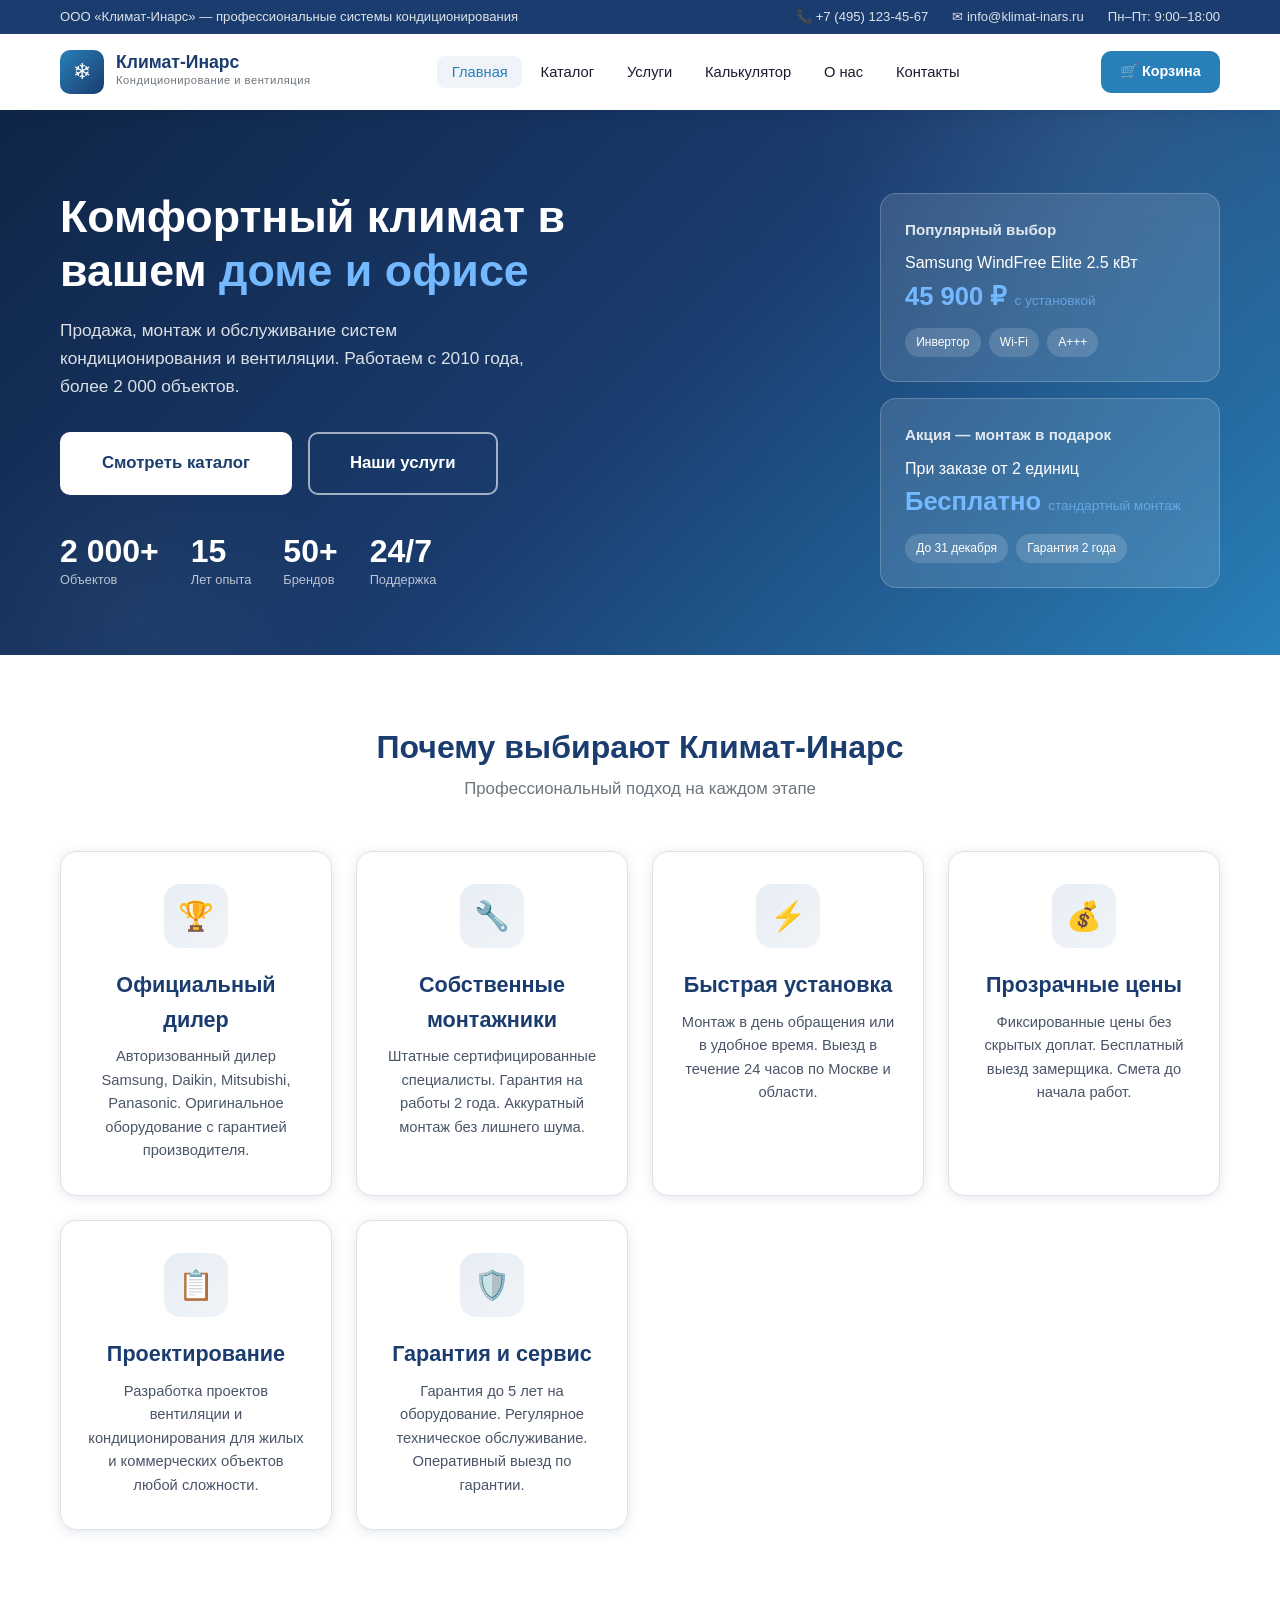
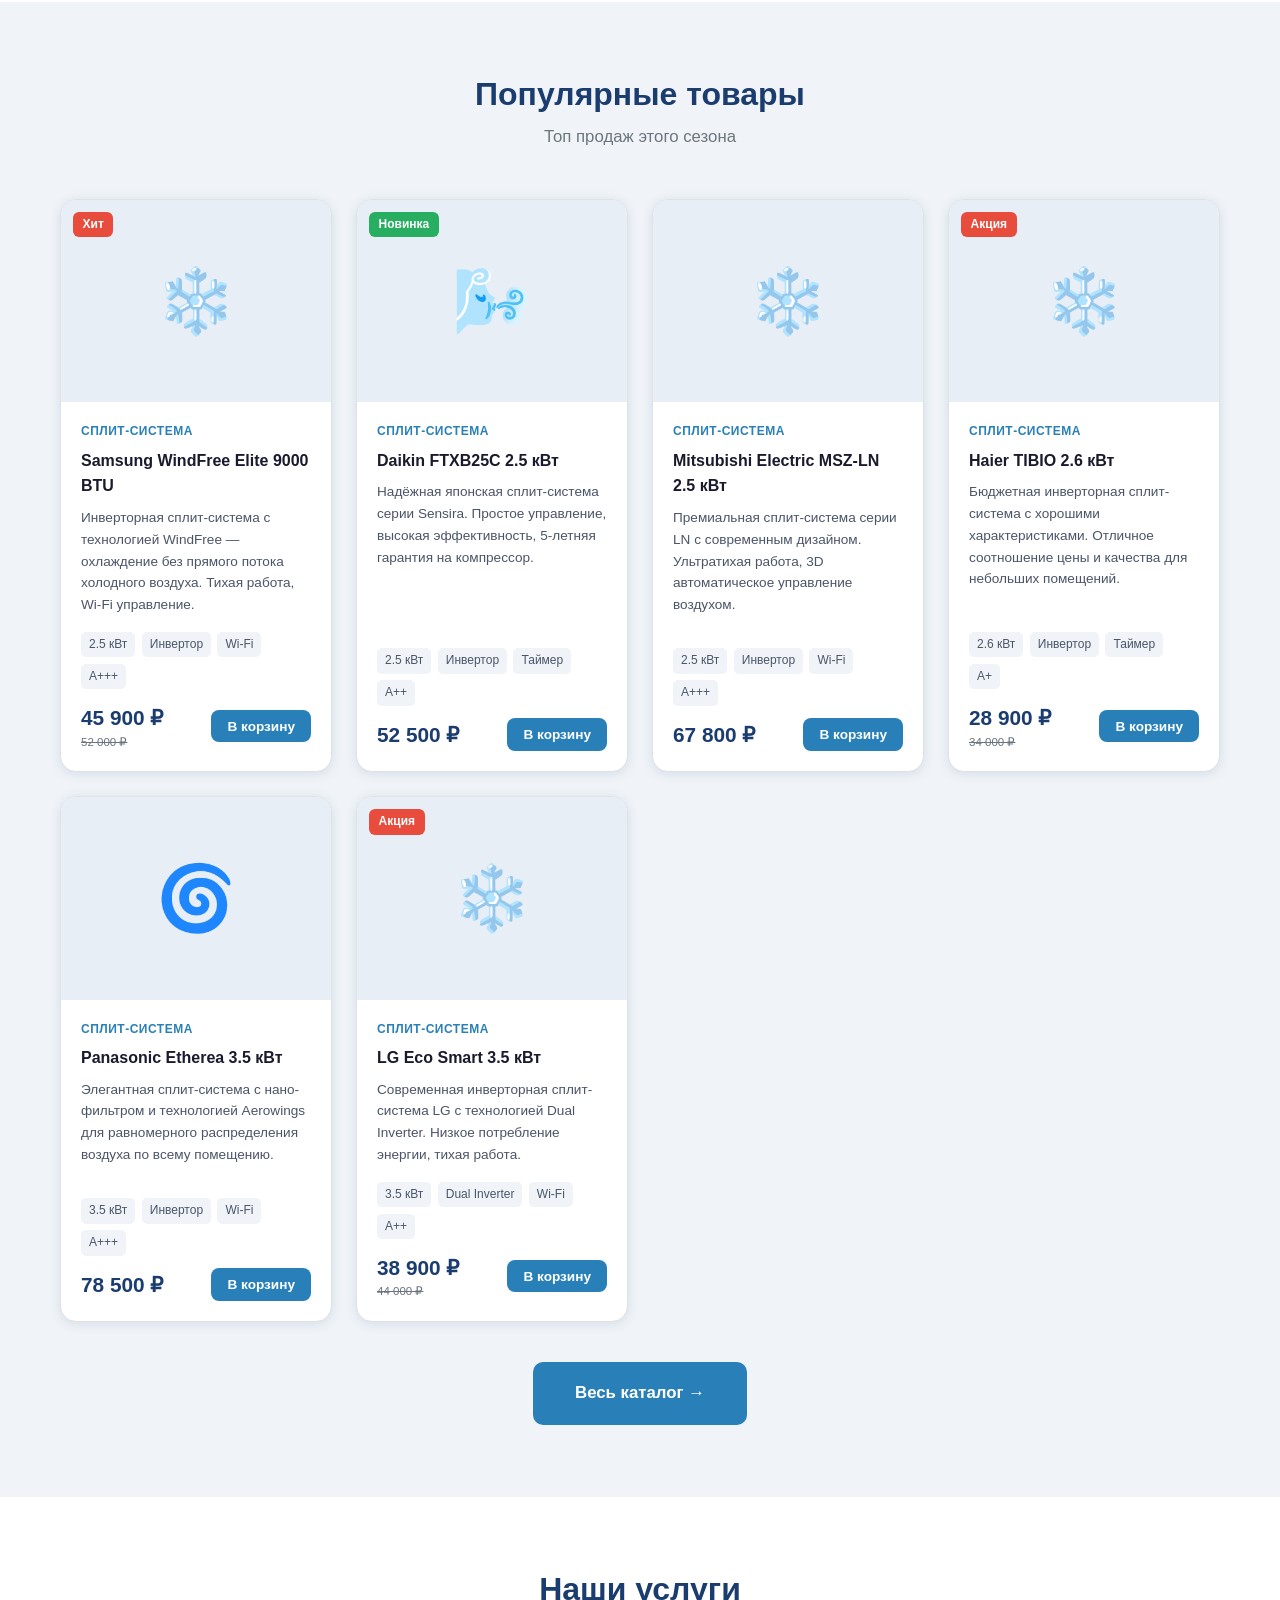
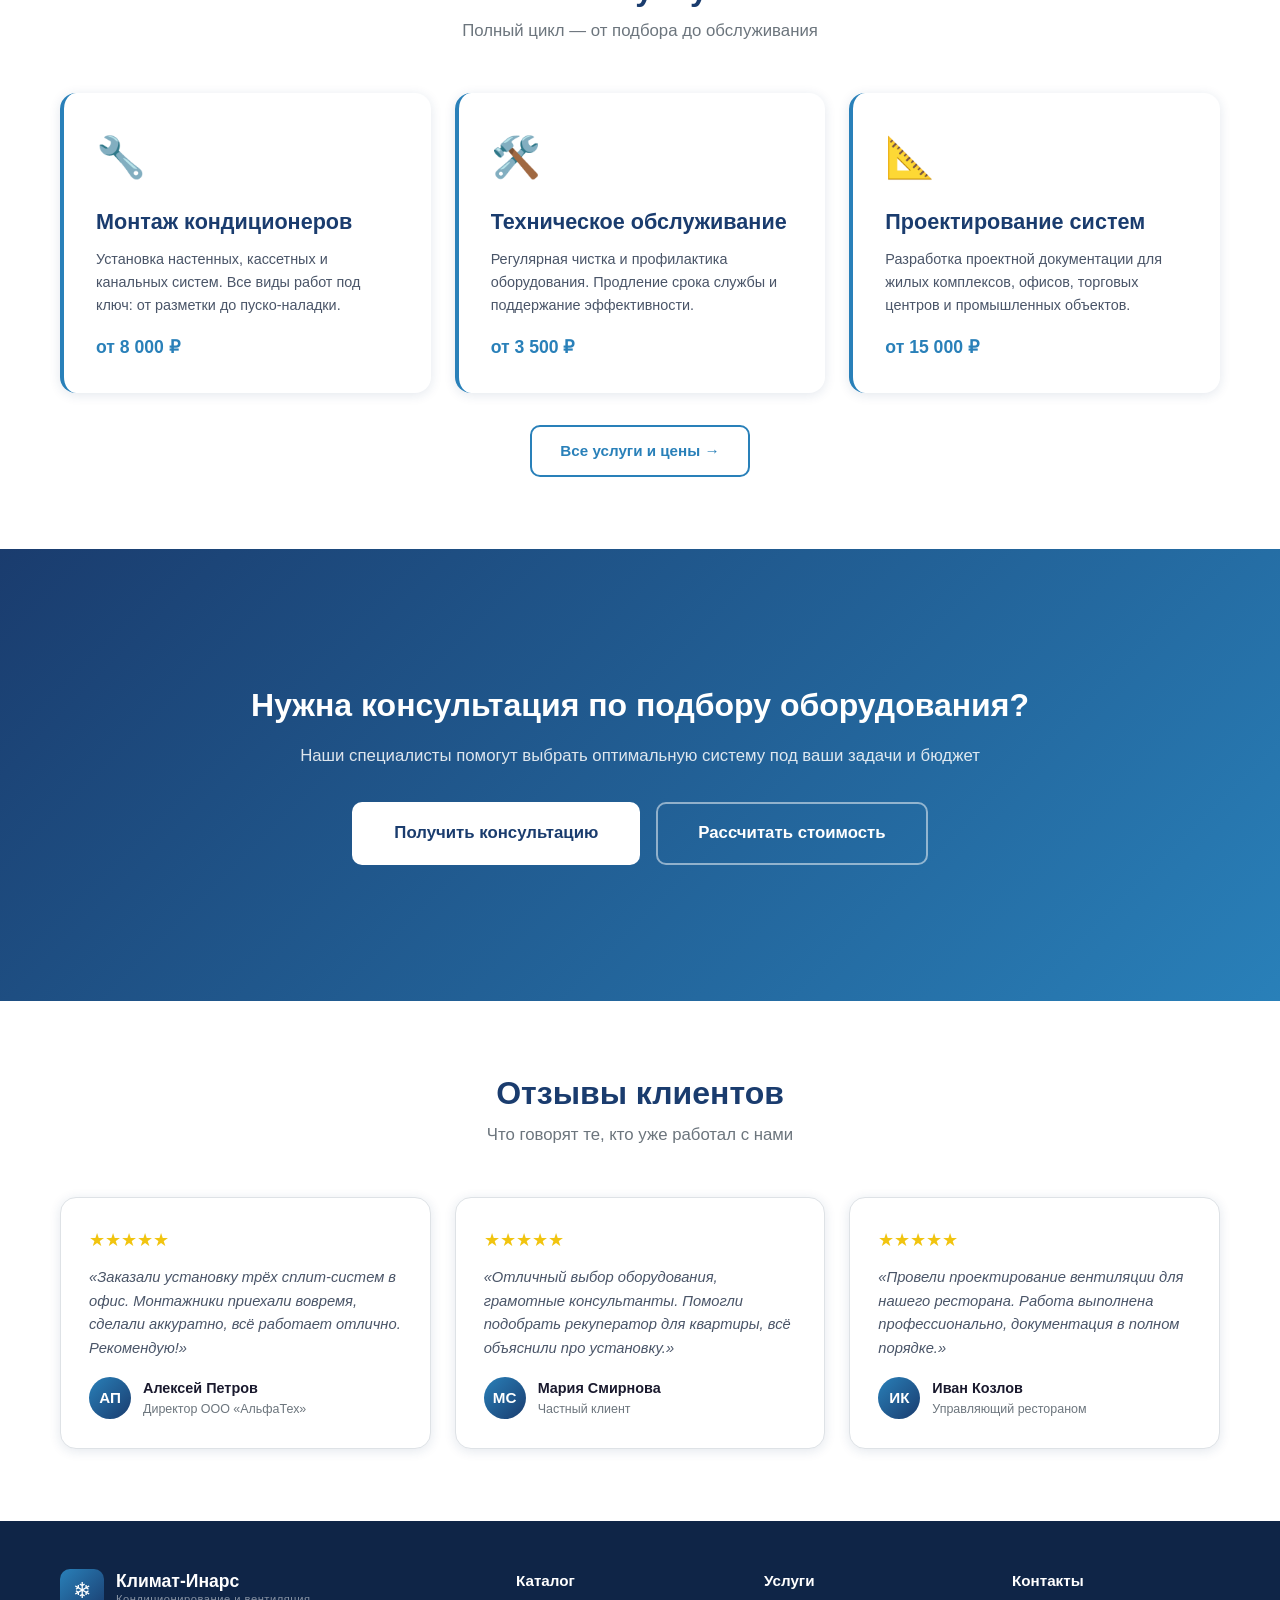
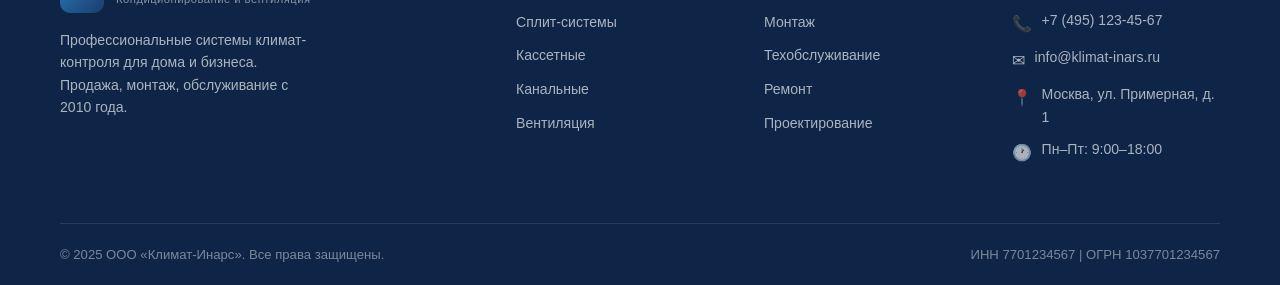
==== index.html @ 951269cb "Add multi-page website for Klimat-Inars LLC Full-featured air conditioning & ventilation company web" ====
<!DOCTYPE html>
<html lang="ru">
<head>
  <meta charset="UTF-8">
  <meta name="viewport" content="width=device-width, initial-scale=1.0">
  <title>Климат-Инарс — Кондиционирование и вентиляция</title>
  <meta name="description" content="ООО Климат-Инарс — продажа и установка систем кондиционирования и вентиляции. Широкий каталог, профессиональный монтаж, гарантия.">
  <link rel="stylesheet" href="css/style.css">
</head>
<body>

<!-- HEADER -->
<header class="header">
  <div class="header-top">
    <div class="container">
      <div>ООО «Климат-Инарс» — профессиональные системы кондиционирования</div>
      <div class="header-top-contacts">
        <a href="tel:+74951234567">📞 +7 (495) 123-45-67</a>
        <a href="mailto:info@klimat-inars.ru">✉ info@klimat-inars.ru</a>
        <span>Пн–Пт: 9:00–18:00</span>
      </div>
    </div>
  </div>
  <div class="header-main">
    <div class="container">
      <a href="index.html" class="logo">
        <div class="logo-icon">❄</div>
        <div class="logo-text">
          <span class="logo-name">Климат-Инарс</span>
          <span class="logo-tagline">Кондиционирование и вентиляция</span>
        </div>
      </a>
      <nav class="nav">
        <ul>
          <li><a href="index.html">Главная</a></li>
          <li><a href="catalog.html">Каталог</a></li>
          <li><a href="services.html">Услуги</a></li>
          <li><a href="calculator.html">Калькулятор</a></li>
          <li><a href="about.html">О нас</a></li>
          <li><a href="contacts.html">Контакты</a></li>
        </ul>
      </nav>
      <div class="header-actions">
        <a href="cart.html" class="cart-btn">
          🛒 Корзина
          <span class="cart-count hidden">0</span>
        </a>
        <button class="burger" id="burgerBtn" aria-label="Меню">
          <span></span><span></span><span></span>
        </button>
      </div>
    </div>
  </div>
</header>

<!-- MOBILE NAV -->
<nav class="mobile-nav" id="mobileNav">
  <button class="mobile-nav-close" id="mobileNavClose">✕</button>
  <ul>
    <li><a href="index.html">🏠 Главная</a></li>
    <li><a href="catalog.html">📦 Каталог</a></li>
    <li><a href="services.html">🔧 Услуги</a></li>
    <li><a href="calculator.html">🧮 Калькулятор</a></li>
    <li><a href="about.html">ℹ О нас</a></li>
    <li><a href="contacts.html">📍 Контакты</a></li>
    <li><a href="cart.html">🛒 Корзина</a></li>
  </ul>
</nav>

<!-- HERO -->
<section class="hero">
  <div class="container">
    <div class="hero-content">
      <div class="hero-text">
        <h1>Комфортный климат в вашем <span>доме и офисе</span></h1>
        <p>Продажа, монтаж и обслуживание систем кондиционирования и вентиляции. Работаем с 2010 года, более 2 000 объектов.</p>
        <div class="hero-actions">
          <a href="catalog.html" class="btn btn-white btn-lg">Смотреть каталог</a>
          <a href="services.html" class="btn btn-outline btn-lg" style="border-color:rgba(255,255,255,0.6);color:#fff">Наши услуги</a>
        </div>
        <div class="hero-stats">
          <div class="stat"><div class="stat-num">2 000+</div><div class="stat-label">Объектов</div></div>
          <div class="stat"><div class="stat-num">15</div><div class="stat-label">Лет опыта</div></div>
          <div class="stat"><div class="stat-num">50+</div><div class="stat-label">Брендов</div></div>
          <div class="stat"><div class="stat-num">24/7</div><div class="stat-label">Поддержка</div></div>
        </div>
      </div>
      <div class="hero-visual">
        <div class="hero-card">
          <h4>Популярный выбор</h4>
          <div>Samsung WindFree Elite 2.5 кВт</div>
          <div class="price">45 900 ₽ <span>с установкой</span></div>
          <div class="hero-card-features">
            <span class="feature-tag">Инвертор</span>
            <span class="feature-tag">Wi-Fi</span>
            <span class="feature-tag">A+++</span>
          </div>
        </div>
        <div class="hero-card">
          <h4>Акция — монтаж в подарок</h4>
          <div>При заказе от 2 единиц</div>
          <div class="price">Бесплатно <span>стандартный монтаж</span></div>
          <div class="hero-card-features">
            <span class="feature-tag">До 31 декабря</span>
            <span class="feature-tag">Гарантия 2 года</span>
          </div>
        </div>
      </div>
    </div>
  </div>
</section>

<!-- FEATURES -->
<section class="section">
  <div class="container">
    <h2 class="section-title">Почему выбирают Климат-Инарс</h2>
    <p class="section-sub">Профессиональный подход на каждом этапе</p>
    <div class="features-grid">
      <div class="feature-card">
        <div class="feature-icon">🏆</div>
        <h3>Официальный дилер</h3>
        <p>Авторизованный дилер Samsung, Daikin, Mitsubishi, Panasonic. Оригинальное оборудование с гарантией производителя.</p>
      </div>
      <div class="feature-card">
        <div class="feature-icon">🔧</div>
        <h3>Собственные монтажники</h3>
        <p>Штатные сертифицированные специалисты. Гарантия на работы 2 года. Аккуратный монтаж без лишнего шума.</p>
      </div>
      <div class="feature-card">
        <div class="feature-icon">⚡</div>
        <h3>Быстрая установка</h3>
        <p>Монтаж в день обращения или в удобное время. Выезд в течение 24 часов по Москве и области.</p>
      </div>
      <div class="feature-card">
        <div class="feature-icon">💰</div>
        <h3>Прозрачные цены</h3>
        <p>Фиксированные цены без скрытых доплат. Бесплатный выезд замерщика. Смета до начала работ.</p>
      </div>
      <div class="feature-card">
        <div class="feature-icon">📋</div>
        <h3>Проектирование</h3>
        <p>Разработка проектов вентиляции и кондиционирования для жилых и коммерческих объектов любой сложности.</p>
      </div>
      <div class="feature-card">
        <div class="feature-icon">🛡️</div>
        <h3>Гарантия и сервис</h3>
        <p>Гарантия до 5 лет на оборудование. Регулярное техническое обслуживание. Оперативный выезд по гарантии.</p>
      </div>
    </div>
  </div>
</section>

<!-- FEATURED PRODUCTS -->
<section class="section section-light">
  <div class="container">
    <h2 class="section-title">Популярные товары</h2>
    <p class="section-sub">Топ продаж этого сезона</p>
    <div class="products-grid" id="featuredProducts"></div>
    <div style="text-align:center;margin-top:2.5rem">
      <a href="catalog.html" class="btn btn-primary btn-lg">Весь каталог →</a>
    </div>
  </div>
</section>

<!-- SERVICES PREVIEW -->
<section class="section">
  <div class="container">
    <h2 class="section-title">Наши услуги</h2>
    <p class="section-sub">Полный цикл — от подбора до обслуживания</p>
    <div class="services-list">
      <div class="service-item">
        <div class="service-item-icon">🔧</div>
        <h3>Монтаж кондиционеров</h3>
        <p>Установка настенных, кассетных и канальных систем. Все виды работ под ключ: от разметки до пуско-наладки.</p>
        <div class="service-price">от 8 000 ₽</div>
      </div>
      <div class="service-item">
        <div class="service-item-icon">🛠️</div>
        <h3>Техническое обслуживание</h3>
        <p>Регулярная чистка и профилактика оборудования. Продление срока службы и поддержание эффективности.</p>
        <div class="service-price">от 3 500 ₽</div>
      </div>
      <div class="service-item">
        <div class="service-item-icon">📐</div>
        <h3>Проектирование систем</h3>
        <p>Разработка проектной документации для жилых комплексов, офисов, торговых центров и промышленных объектов.</p>
        <div class="service-price">от 15 000 ₽</div>
      </div>
    </div>
    <div style="text-align:center;margin-top:2rem">
      <a href="services.html" class="btn btn-outline">Все услуги и цены →</a>
    </div>
  </div>
</section>

<!-- CTA -->
<section class="section section-blue">
  <div class="container">
    <div class="cta-banner">
      <h2>Нужна консультация по подбору оборудования?</h2>
      <p>Наши специалисты помогут выбрать оптимальную систему под ваши задачи и бюджет</p>
      <div style="display:flex;gap:1rem;justify-content:center;flex-wrap:wrap">
        <a href="contacts.html" class="btn btn-white btn-lg">Получить консультацию</a>
        <a href="calculator.html" class="btn btn-outline btn-lg" style="border-color:rgba(255,255,255,0.5);color:#fff">Рассчитать стоимость</a>
      </div>
    </div>
  </div>
</section>

<!-- TESTIMONIALS -->
<section class="section">
  <div class="container">
    <h2 class="section-title">Отзывы клиентов</h2>
    <p class="section-sub">Что говорят те, кто уже работал с нами</p>
    <div class="testimonials-grid">
      <div class="testimonial-card">
        <div class="testimonial-stars">★★★★★</div>
        <p class="testimonial-text">«Заказали установку трёх сплит-систем в офис. Монтажники приехали вовремя, сделали аккуратно, всё работает отлично. Рекомендую!»</p>
        <div class="testimonial-author">
          <div class="testimonial-avatar">АП</div>
          <div>
            <div class="testimonial-name">Алексей Петров</div>
            <div class="testimonial-role">Директор ООО «АльфаТех»</div>
          </div>
        </div>
      </div>
      <div class="testimonial-card">
        <div class="testimonial-stars">★★★★★</div>
        <p class="testimonial-text">«Отличный выбор оборудования, грамотные консультанты. Помогли подобрать рекуператор для квартиры, всё объяснили про установку.»</p>
        <div class="testimonial-author">
          <div class="testimonial-avatar">МС</div>
          <div>
            <div class="testimonial-name">Мария Смирнова</div>
            <div class="testimonial-role">Частный клиент</div>
          </div>
        </div>
      </div>
      <div class="testimonial-card">
        <div class="testimonial-stars">★★★★★</div>
        <p class="testimonial-text">«Провели проектирование вентиляции для нашего ресторана. Работа выполнена профессионально, документация в полном порядке.»</p>
        <div class="testimonial-author">
          <div class="testimonial-avatar">ИК</div>
          <div>
            <div class="testimonial-name">Иван Козлов</div>
            <div class="testimonial-role">Управляющий рестораном</div>
          </div>
        </div>
      </div>
    </div>
  </div>
</section>

<!-- FOOTER -->
<footer class="footer">
  <div class="footer-main">
    <div class="container">
      <div class="footer-grid">
        <div class="footer-brand">
          <a href="index.html" class="logo">
            <div class="logo-icon">❄</div>
            <div class="logo-text">
              <span class="logo-name">Климат-Инарс</span>
              <span class="logo-tagline">Кондиционирование и вентиляция</span>
            </div>
          </a>
          <p>Профессиональные системы климат-контроля для дома и бизнеса. Продажа, монтаж, обслуживание с 2010 года.</p>
        </div>
        <div class="footer-col">
          <h4>Каталог</h4>
          <ul>
            <li><a href="catalog.html?cat=split">Сплит-системы</a></li>
            <li><a href="catalog.html?cat=cassette">Кассетные</a></li>
            <li><a href="catalog.html?cat=duct">Канальные</a></li>
            <li><a href="catalog.html?cat=ventilation">Вентиляция</a></li>
          </ul>
        </div>
        <div class="footer-col">
          <h4>Услуги</h4>
          <ul>
            <li><a href="services.html">Монтаж</a></li>
            <li><a href="services.html">Техобслуживание</a></li>
            <li><a href="services.html">Ремонт</a></li>
            <li><a href="services.html">Проектирование</a></li>
          </ul>
        </div>
        <div class="footer-col">
          <h4>Контакты</h4>
          <div class="footer-contact-item"><span class="icon">📞</span><span>+7 (495) 123-45-67</span></div>
          <div class="footer-contact-item"><span class="icon">✉</span><span>info@klimat-inars.ru</span></div>
          <div class="footer-contact-item"><span class="icon">📍</span><span>Москва, ул. Примерная, д. 1</span></div>
          <div class="footer-contact-item"><span class="icon">🕐</span><span>Пн–Пт: 9:00–18:00</span></div>
        </div>
      </div>
    </div>
  </div>
  <div class="container">
    <div class="footer-bottom">
      <span>© 2025 ООО «Климат-Инарс». Все права защищены.</span>
      <span>ИНН 7701234567 | ОГРН 1037701234567</span>
    </div>
  </div>
</footer>

<script src="js/data.js"></script>
<script src="js/main.js"></script>
<script>
  document.addEventListener('DOMContentLoaded', () => {
    const container = document.getElementById('featuredProducts');
    const featured = PRODUCTS.filter(p => ['hot','new'].includes(p.badgeType) || [1,3,5,12,13].includes(p.id)).slice(0, 6);
    container.innerHTML = featured.map(p => renderProductCard(p)).join('');
    attachCartButtons(container);
  });
</script>
</body>
</html>
---- css/style.css ----
/* ===== RESET & BASE ===== */
*, *::before, *::after { box-sizing: border-box; margin: 0; padding: 0; }

:root {
  --primary: #1a3c6e;
  --primary-dark: #0f2547;
  --accent: #2980b9;
  --accent-light: #3498db;
  --accent-hover: #1f6fa8;
  --white: #ffffff;
  --light: #f0f4f8;
  --light-2: #e8eef5;
  --gray: #6c757d;
  --gray-light: #dee2e6;
  --text: #1a1a2e;
  --text-light: #4a5568;
  --shadow: 0 2px 12px rgba(26,60,110,0.12);
  --shadow-lg: 0 8px 32px rgba(26,60,110,0.18);
  --radius: 10px;
  --radius-lg: 16px;
  --transition: 0.25s ease;
}

html { scroll-behavior: smooth; }
body { font-family: 'Segoe UI', Arial, sans-serif; color: var(--text); background: var(--white); line-height: 1.6; }
a { text-decoration: none; color: inherit; }
ul { list-style: none; }
img { max-width: 100%; display: block; }
button { cursor: pointer; border: none; background: none; font-family: inherit; }

/* ===== TYPOGRAPHY ===== */
h1 { font-size: clamp(1.8rem, 4vw, 2.8rem); font-weight: 700; line-height: 1.2; }
h2 { font-size: clamp(1.4rem, 3vw, 2rem); font-weight: 700; line-height: 1.3; }
h3 { font-size: clamp(1.1rem, 2vw, 1.35rem); font-weight: 600; }
h4 { font-size: 1rem; font-weight: 600; }

.section-title { text-align: center; margin-bottom: 0.5rem; color: var(--primary); }
.section-sub  { text-align: center; color: var(--gray); margin-bottom: 3rem; font-size: 1.05rem; }

/* ===== BUTTONS ===== */
.btn {
  display: inline-flex; align-items: center; gap: 0.5rem;
  padding: 0.75rem 1.75rem; border-radius: var(--radius);
  font-size: 0.95rem; font-weight: 600; transition: var(--transition);
  cursor: pointer; border: 2px solid transparent;
}
.btn-primary { background: var(--accent); color: var(--white); }
.btn-primary:hover { background: var(--accent-hover); transform: translateY(-1px); box-shadow: 0 4px 16px rgba(41,128,185,0.35); }
.btn-outline { background: transparent; color: var(--accent); border-color: var(--accent); }
.btn-outline:hover { background: var(--accent); color: var(--white); transform: translateY(-1px); }
.btn-white { background: var(--white); color: var(--primary); }
.btn-white:hover { background: var(--light); transform: translateY(-1px); }
.btn-lg { padding: 1rem 2.5rem; font-size: 1.05rem; }
.btn-sm { padding: 0.5rem 1rem; font-size: 0.85rem; }

/* ===== HEADER ===== */
.header {
  position: sticky; top: 0; z-index: 1000;
  background: var(--white); box-shadow: 0 2px 16px rgba(0,0,0,0.08);
}
.header-top {
  background: var(--primary);
  padding: 0.4rem 0;
}
.header-top .container {
  display: flex; justify-content: space-between; align-items: center;
  font-size: 0.82rem; color: rgba(255,255,255,0.85);
}
.header-top a { color: rgba(255,255,255,0.85); transition: color var(--transition); }
.header-top a:hover { color: var(--white); }
.header-top-contacts { display: flex; gap: 1.5rem; align-items: center; }
.header-main { padding: 1rem 0; }
.header-main .container { display: flex; align-items: center; gap: 2rem; justify-content: space-between; }

.logo { display: flex; align-items: center; gap: 0.75rem; }
.logo-icon {
  width: 44px; height: 44px; background: linear-gradient(135deg, var(--accent), var(--primary));
  border-radius: 10px; display: flex; align-items: center; justify-content: center;
  color: var(--white); font-size: 1.4rem; flex-shrink: 0;
}
.logo-text { display: flex; flex-direction: column; }
.logo-name { font-size: 1.1rem; font-weight: 700; color: var(--primary); line-height: 1.1; }
.logo-tagline { font-size: 0.7rem; color: var(--gray); letter-spacing: 0.5px; }

.nav ul { display: flex; gap: 0.25rem; }
.nav a {
  padding: 0.5rem 0.9rem; border-radius: 8px; font-size: 0.92rem; font-weight: 500;
  color: var(--text); transition: var(--transition);
}
.nav a:hover, .nav a.active { background: var(--light); color: var(--accent); }

.header-actions { display: flex; align-items: center; gap: 0.75rem; }
.cart-btn {
  position: relative; display: flex; align-items: center; gap: 0.5rem;
  padding: 0.6rem 1.2rem; background: var(--accent); color: var(--white);
  border-radius: var(--radius); font-size: 0.9rem; font-weight: 600;
  transition: var(--transition);
}
.cart-btn:hover { background: var(--accent-hover); transform: translateY(-1px); }
.cart-count {
  background: #e74c3c; color: var(--white); border-radius: 50%;
  width: 20px; height: 20px; font-size: 0.72rem; font-weight: 700;
  display: flex; align-items: center; justify-content: center;
  position: absolute; top: -6px; right: -6px;
}
.cart-count.hidden { display: none; }

.burger {
  display: none; flex-direction: column; gap: 5px; padding: 6px;
  width: 38px; height: 38px; justify-content: center;
}
.burger span {
  display: block; height: 2px; background: var(--primary);
  border-radius: 2px; transition: var(--transition);
}

/* ===== CONTAINER ===== */
.container { max-width: 1200px; margin: 0 auto; padding: 0 1.25rem; }

/* ===== HERO ===== */
.hero {
  background: linear-gradient(135deg, var(--primary-dark) 0%, var(--primary) 50%, var(--accent) 100%);
  padding: 5rem 0 4rem; position: relative; overflow: hidden;
}
.hero::before {
  content: ''; position: absolute; top: -50%; right: -10%;
  width: 600px; height: 600px;
  background: radial-gradient(circle, rgba(255,255,255,0.06) 0%, transparent 70%);
  border-radius: 50%;
}
.hero::after {
  content: ''; position: absolute; bottom: -30%; left: -5%;
  width: 400px; height: 400px;
  background: radial-gradient(circle, rgba(255,255,255,0.04) 0%, transparent 70%);
  border-radius: 50%;
}
.hero-content { position: relative; z-index: 1; display: grid; grid-template-columns: 1fr 1fr; gap: 3rem; align-items: center; }
.hero-text h1 { color: var(--white); margin-bottom: 1.25rem; }
.hero-text h1 span { color: #74b9ff; }
.hero-text p { color: rgba(255,255,255,0.85); font-size: 1.08rem; margin-bottom: 2rem; max-width: 480px; }
.hero-actions { display: flex; gap: 1rem; flex-wrap: wrap; }
.hero-stats { display: flex; gap: 2rem; margin-top: 2.5rem; }
.stat { text-align: left; }
.stat-num { font-size: 2rem; font-weight: 800; color: var(--white); line-height: 1; }
.stat-label { font-size: 0.8rem; color: rgba(255,255,255,0.7); margin-top: 0.2rem; }
.hero-visual {
  display: flex; flex-direction: column; gap: 1rem; align-items: flex-end;
}
.hero-card {
  background: rgba(255,255,255,0.12); backdrop-filter: blur(12px);
  border: 1px solid rgba(255,255,255,0.2); border-radius: var(--radius-lg);
  padding: 1.5rem; color: var(--white); width: 100%; max-width: 340px;
}
.hero-card h4 { margin-bottom: 0.5rem; font-size: 0.95rem; opacity: 0.85; }
.hero-card .price { font-size: 1.6rem; font-weight: 800; color: #74b9ff; }
.hero-card .price span { font-size: 0.85rem; font-weight: 400; opacity: 0.7; }
.hero-card-features { display: flex; gap: 0.5rem; margin-top: 0.75rem; flex-wrap: wrap; }
.feature-tag {
  background: rgba(255,255,255,0.15); padding: 0.3rem 0.7rem;
  border-radius: 20px; font-size: 0.75rem;
}

/* ===== SECTION ===== */
.section { padding: 4.5rem 0; }
.section-light { background: var(--light); }
.section-blue { background: linear-gradient(135deg, var(--primary) 0%, var(--accent) 100%); }

/* ===== FEATURES ===== */
.features-grid { display: grid; grid-template-columns: repeat(auto-fit, minmax(220px, 1fr)); gap: 1.5rem; }
.feature-card {
  background: var(--white); border-radius: var(--radius-lg); padding: 2rem 1.5rem;
  text-align: center; box-shadow: var(--shadow); transition: var(--transition);
  border: 1px solid var(--gray-light);
}
.feature-card:hover { transform: translateY(-4px); box-shadow: var(--shadow-lg); border-color: var(--accent-light); }
.feature-icon {
  width: 64px; height: 64px; margin: 0 auto 1.25rem;
  background: linear-gradient(135deg, var(--light-2), var(--light));
  border-radius: 16px; display: flex; align-items: center; justify-content: center;
  font-size: 1.8rem;
}
.feature-card h3 { margin-bottom: 0.5rem; color: var(--primary); }
.feature-card p { color: var(--text-light); font-size: 0.92rem; }

/* ===== PRODUCTS (catalog preview) ===== */
.products-grid { display: grid; grid-template-columns: repeat(auto-fill, minmax(260px, 1fr)); gap: 1.5rem; }
.product-card {
  background: var(--white); border-radius: var(--radius-lg); overflow: hidden;
  box-shadow: var(--shadow); border: 1px solid var(--gray-light);
  transition: var(--transition); display: flex; flex-direction: column;
}
.product-card:hover { transform: translateY(-4px); box-shadow: var(--shadow-lg); border-color: var(--accent-light); }
.product-img {
  aspect-ratio: 4/3; background: var(--light-2);
  display: flex; align-items: center; justify-content: center;
  font-size: 4rem; position: relative; overflow: hidden;
}
.product-badge {
  position: absolute; top: 0.75rem; left: 0.75rem;
  background: var(--accent); color: var(--white);
  padding: 0.2rem 0.6rem; border-radius: 6px; font-size: 0.75rem; font-weight: 600;
}
.product-badge.new { background: #27ae60; }
.product-badge.hot { background: #e74c3c; }
.product-body { padding: 1.25rem; flex: 1; display: flex; flex-direction: column; }
.product-category { font-size: 0.75rem; color: var(--accent); font-weight: 600; text-transform: uppercase; letter-spacing: 0.5px; margin-bottom: 0.4rem; }
.product-body h3 { font-size: 1rem; margin-bottom: 0.5rem; color: var(--text); }
.product-body p { font-size: 0.85rem; color: var(--text-light); flex: 1; margin-bottom: 1rem; }
.product-specs { display: flex; flex-wrap: wrap; gap: 0.4rem; margin-bottom: 0.75rem; }
.spec-tag {
  background: var(--light); color: var(--text-light); padding: 0.2rem 0.5rem;
  border-radius: 5px; font-size: 0.75rem;
}
.product-footer { display: flex; align-items: center; justify-content: space-between; gap: 0.5rem; }
.product-price { font-size: 1.3rem; font-weight: 800; color: var(--primary); }
.product-price-sub { font-size: 0.72rem; color: var(--gray); margin-top: -2px; }
.add-to-cart-btn {
  background: var(--accent); color: var(--white); border-radius: 8px;
  padding: 0.55rem 1rem; font-size: 0.85rem; font-weight: 600;
  transition: var(--transition); white-space: nowrap;
}
.add-to-cart-btn:hover { background: var(--accent-hover); transform: scale(1.04); }
.add-to-cart-btn.in-cart { background: #27ae60; }

/* ===== SERVICES LIST ===== */
.services-list { display: grid; grid-template-columns: repeat(auto-fit, minmax(300px, 1fr)); gap: 1.5rem; }
.service-item {
  background: var(--white); border-radius: var(--radius-lg); padding: 2rem;
  box-shadow: var(--shadow); border-left: 4px solid var(--accent);
  transition: var(--transition);
}
.service-item:hover { transform: translateY(-3px); box-shadow: var(--shadow-lg); }
.service-item-icon { font-size: 2.5rem; margin-bottom: 1rem; }
.service-item h3 { color: var(--primary); margin-bottom: 0.5rem; }
.service-item p { color: var(--text-light); font-size: 0.9rem; margin-bottom: 1rem; }
.service-price { font-weight: 700; color: var(--accent); font-size: 1.1rem; }

/* ===== CTA BANNER ===== */
.cta-banner {
  text-align: center; padding: 4rem 2rem;
}
.cta-banner h2 { color: var(--white); margin-bottom: 1rem; }
.cta-banner p { color: rgba(255,255,255,0.85); margin-bottom: 2rem; font-size: 1.05rem; }

/* ===== TESTIMONIALS ===== */
.testimonials-grid { display: grid; grid-template-columns: repeat(auto-fit, minmax(280px, 1fr)); gap: 1.5rem; }
.testimonial-card {
  background: var(--white); border-radius: var(--radius-lg); padding: 1.75rem;
  box-shadow: var(--shadow); border: 1px solid var(--gray-light);
}
.testimonial-stars { color: #f1c40f; font-size: 1.1rem; margin-bottom: 0.75rem; }
.testimonial-text { color: var(--text-light); font-size: 0.92rem; margin-bottom: 1rem; font-style: italic; }
.testimonial-author { display: flex; align-items: center; gap: 0.75rem; }
.testimonial-avatar {
  width: 42px; height: 42px; border-radius: 50%;
  background: linear-gradient(135deg, var(--accent), var(--primary));
  display: flex; align-items: center; justify-content: center;
  color: var(--white); font-weight: 700; font-size: 0.95rem; flex-shrink: 0;
}
.testimonial-name { font-weight: 600; font-size: 0.9rem; }
.testimonial-role { font-size: 0.78rem; color: var(--gray); }

/* ===== FOOTER ===== */
.footer { background: var(--primary-dark); color: rgba(255,255,255,0.8); }
.footer-main { padding: 3rem 0; }
.footer-grid { display: grid; grid-template-columns: 2fr 1fr 1fr 1fr; gap: 2.5rem; }
.footer-brand .logo-name { color: var(--white); }
.footer-brand .logo-tagline { color: rgba(255,255,255,0.5); }
.footer-brand p { margin-top: 1rem; font-size: 0.88rem; color: rgba(255,255,255,0.65); max-width: 260px; }
.footer-col h4 { color: var(--white); margin-bottom: 1rem; font-size: 0.95rem; }
.footer-col ul { display: flex; flex-direction: column; gap: 0.5rem; }
.footer-col a { font-size: 0.88rem; color: rgba(255,255,255,0.65); transition: color var(--transition); }
.footer-col a:hover { color: var(--white); }
.footer-contact-item { display: flex; gap: 0.6rem; align-items: flex-start; margin-bottom: 0.6rem; }
.footer-contact-item .icon { font-size: 1rem; margin-top: 2px; flex-shrink: 0; }
.footer-contact-item span { font-size: 0.88rem; color: rgba(255,255,255,0.65); }
.footer-bottom {
  border-top: 1px solid rgba(255,255,255,0.1); padding: 1.25rem 0;
  display: flex; justify-content: space-between; align-items: center;
  font-size: 0.82rem; color: rgba(255,255,255,0.45);
}

/* ===== BREADCRUMB ===== */
.breadcrumb {
  background: var(--light); padding: 0.75rem 0;
  font-size: 0.85rem; color: var(--gray);
}
.breadcrumb a { color: var(--accent); }
.breadcrumb span { margin: 0 0.4rem; }

/* ===== PAGE HERO ===== */
.page-hero {
  background: linear-gradient(135deg, var(--primary-dark), var(--primary));
  padding: 3rem 0; text-align: center; color: var(--white);
}
.page-hero h1 { margin-bottom: 0.5rem; }
.page-hero p { color: rgba(255,255,255,0.8); font-size: 1.05rem; }

/* ===== CART ICON PULSE ===== */
@keyframes pulse {
  0% { transform: scale(1); }
  50% { transform: scale(1.15); }
  100% { transform: scale(1); }
}
.cart-btn.pulse { animation: pulse 0.3s ease; }

/* ===== TOAST ===== */
.toast {
  position: fixed; bottom: 2rem; right: 2rem; z-index: 9999;
  background: #27ae60; color: var(--white); padding: 0.85rem 1.5rem;
  border-radius: var(--radius); box-shadow: var(--shadow-lg);
  font-weight: 600; font-size: 0.92rem;
  transform: translateY(100px); opacity: 0; transition: all 0.3s ease;
}
.toast.show { transform: translateY(0); opacity: 1; }

/* ===== MOBILE NAV ===== */
.mobile-nav {
  display: none; position: fixed; top: 0; left: 0; right: 0; bottom: 0;
  background: var(--white); z-index: 999; flex-direction: column;
  padding: 5rem 2rem 2rem; overflow-y: auto;
}
.mobile-nav.open { display: flex; }
.mobile-nav ul { display: flex; flex-direction: column; gap: 0.5rem; }
.mobile-nav a {
  display: block; padding: 0.85rem 1rem; border-radius: 8px;
  font-size: 1.05rem; font-weight: 500; color: var(--text);
  border-bottom: 1px solid var(--gray-light);
}
.mobile-nav a:hover, .mobile-nav a.active { color: var(--accent); background: var(--light); }
.mobile-nav-close {
  position: absolute; top: 1rem; right: 1.25rem;
  font-size: 1.5rem; color: var(--gray); padding: 0.5rem;
}

/* ===== RESPONSIVE ===== */
@media (max-width: 992px) {
  .hero-content { grid-template-columns: 1fr; text-align: center; }
  .hero-text p { margin: 0 auto 2rem; }
  .hero-actions { justify-content: center; }
  .hero-stats { justify-content: center; }
  .hero-visual { align-items: center; }
  .footer-grid { grid-template-columns: 1fr 1fr; }
}

@media (max-width: 768px) {
  .nav { display: none; }
  .burger { display: flex; }
  .header-top .container { flex-direction: column; gap: 0.3rem; text-align: center; }
  .header-top-contacts { flex-direction: column; gap: 0.3rem; }
  .footer-grid { grid-template-columns: 1fr; gap: 2rem; }
  .footer-bottom { flex-direction: column; gap: 0.5rem; text-align: center; }
  .hero-stats { gap: 1rem; flex-wrap: wrap; justify-content: center; }
}

@media (max-width: 480px) {
  .hero { padding: 3rem 0; }
  .section { padding: 3rem 0; }
  .hero-card { max-width: 100%; }
  .btn-lg { padding: 0.85rem 1.75rem; font-size: 0.95rem; }
}
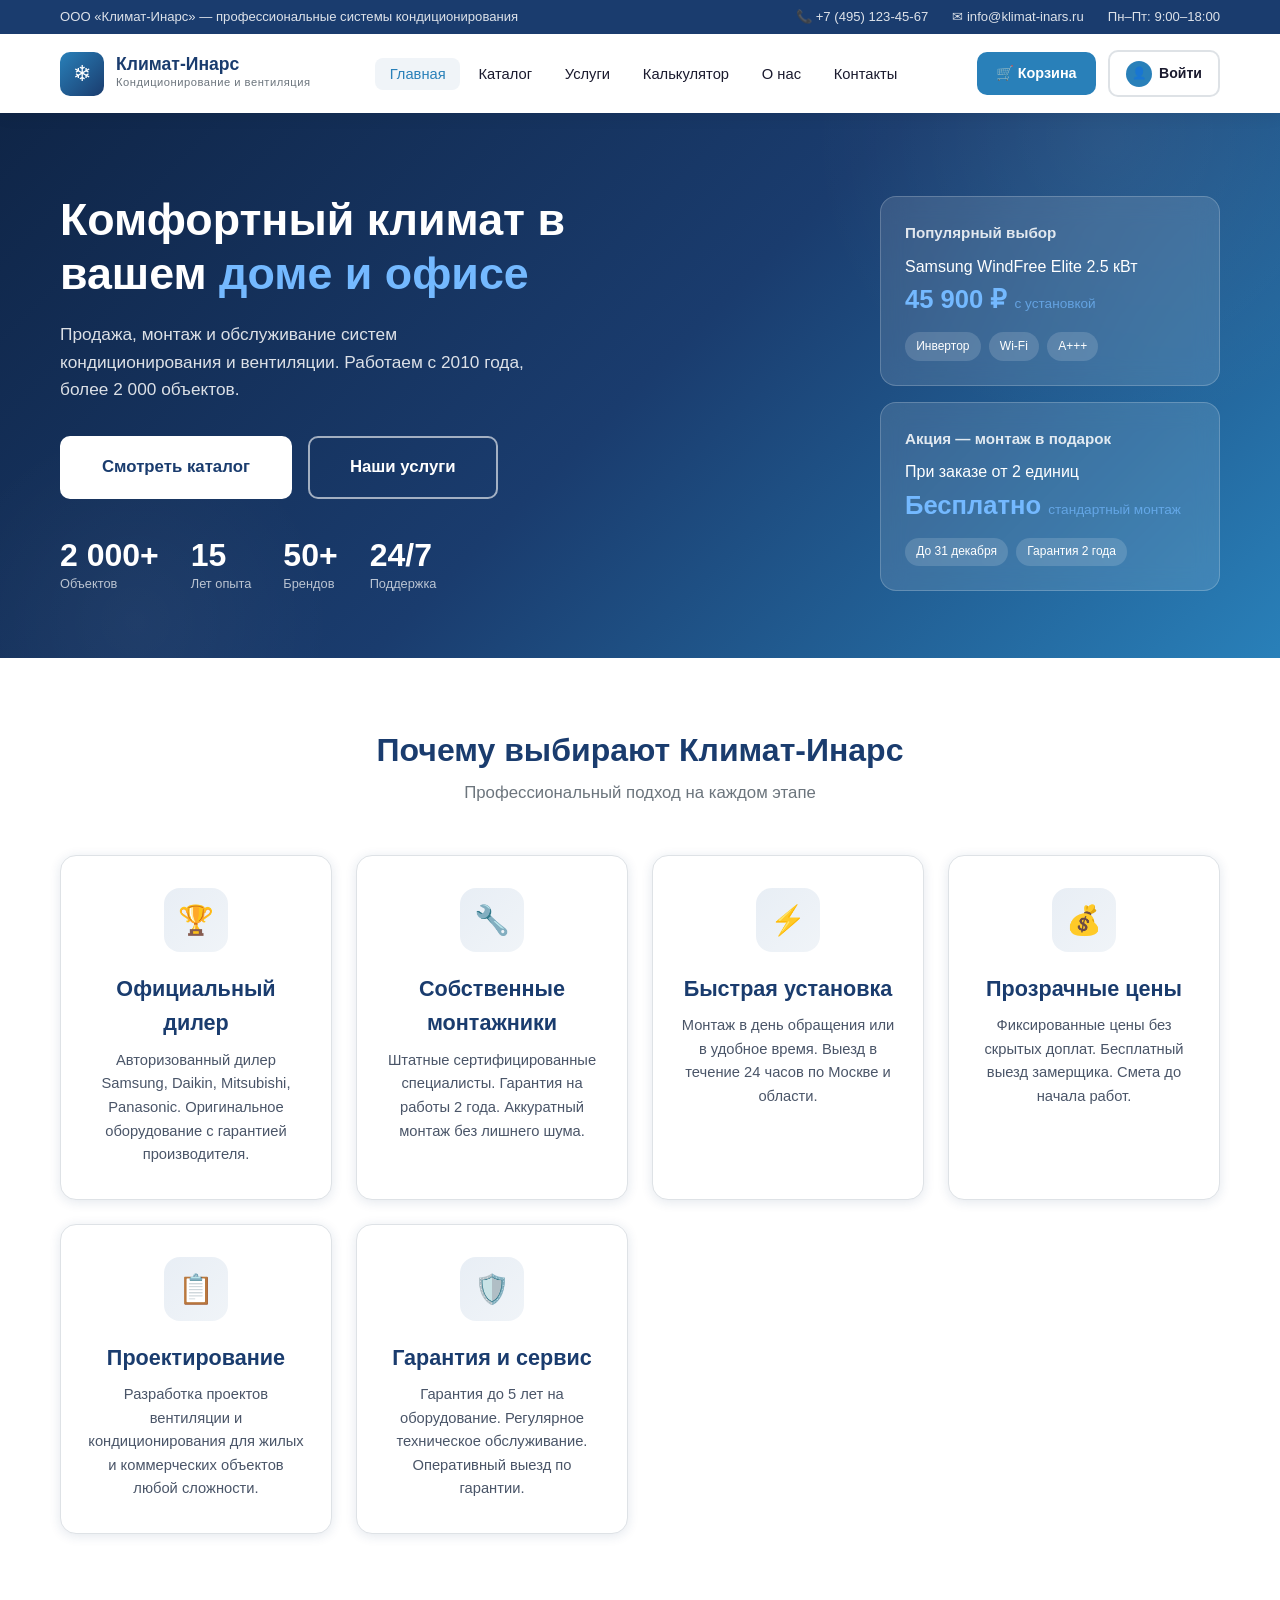
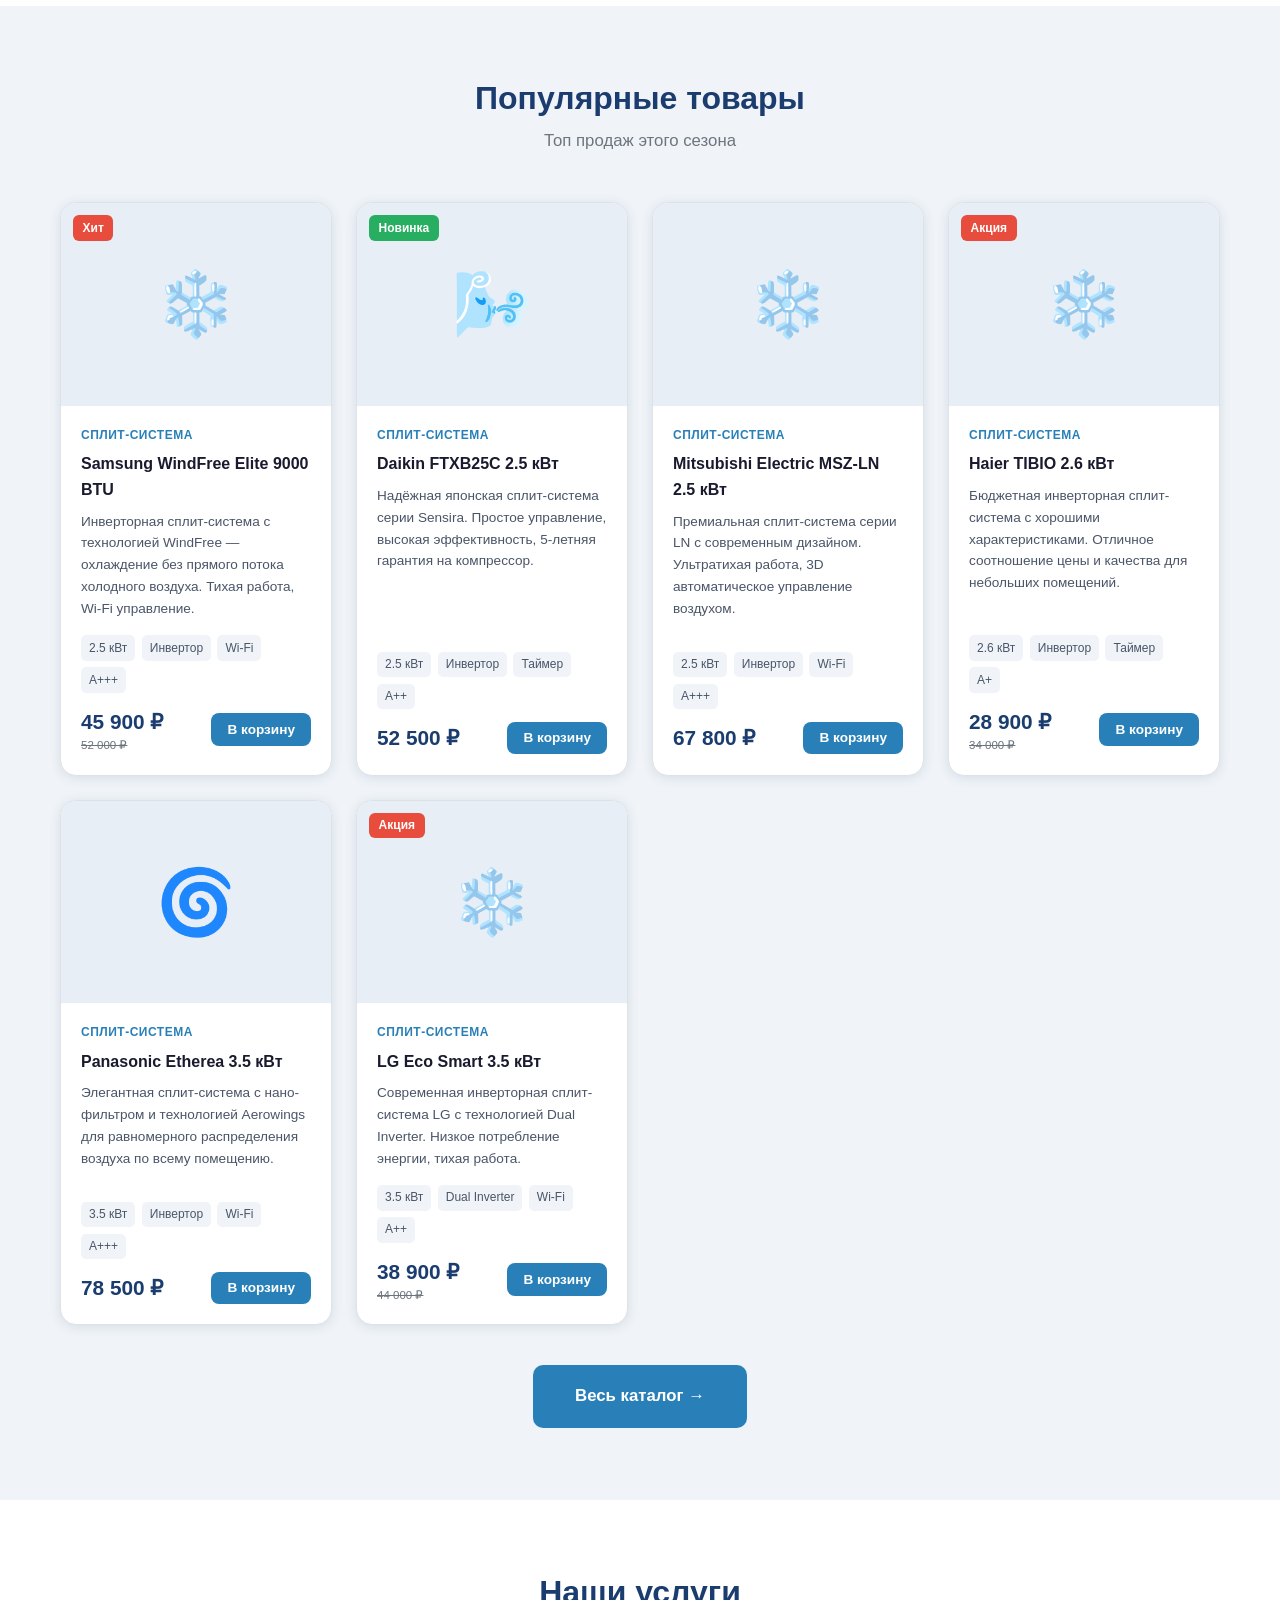
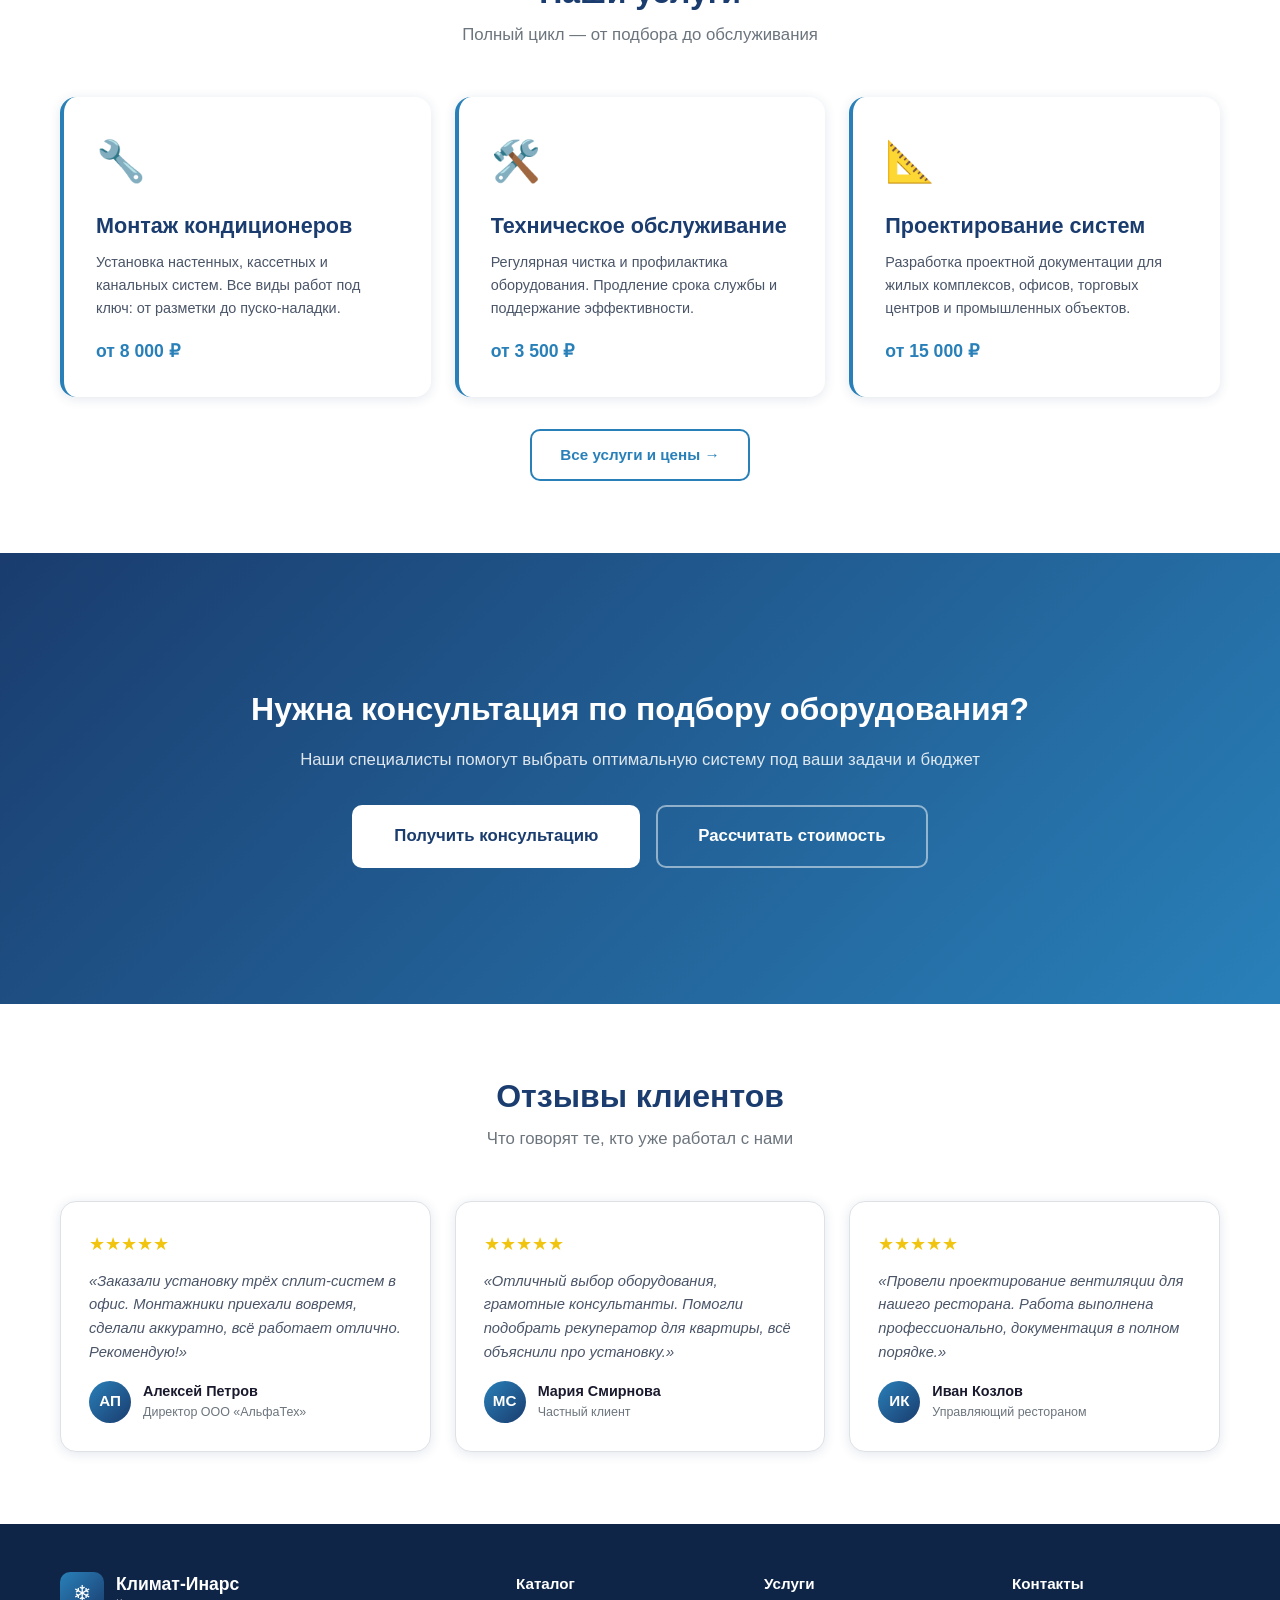
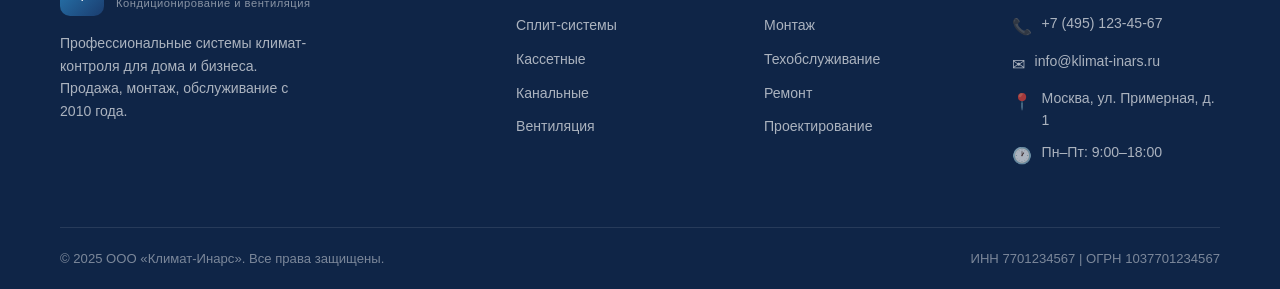
==== commit 11fd8cd8: "Add user account / personal cabinet feature New files: - account.html — login, register, and persona" ====
--- a/index.html
+++ b/index.html
@@ -6,6 +6,7 @@
   <title>Климат-Инарс — Кондиционирование и вентиляция</title>
   <meta name="description" content="ООО Климат-Инарс — продажа и установка систем кондиционирования и вентиляции. Широкий каталог, профессиональный монтаж, гарантия.">
   <link rel="stylesheet" href="css/style.css">
+  <link rel="stylesheet" href="css/account.css">
 </head>
 <body>
 
@@ -45,6 +46,10 @@
           🛒 Корзина
           <span class="cart-count hidden">0</span>
         </a>
+        <a href="account.html" class="auth-btn">
+          <span class="avatar-chip">👤</span>
+          <span class="auth-user-name">Войти</span>
+        </a>
         <button class="burger" id="burgerBtn" aria-label="Меню">
           <span></span><span></span><span></span>
         </button>
@@ -302,6 +307,7 @@
 </footer>
 
 <script src="js/data.js"></script>
+<script src="js/auth.js"></script>
 <script src="js/main.js"></script>
 <script>
   document.addEventListener('DOMContentLoaded', () => {
--- a/css/account.css
+++ b/css/account.css
@@ -0,0 +1,136 @@
+/* ===== AUTH BUTTON in HEADER ===== */
+.auth-btn {
+  display: flex; align-items: center; gap: 0.45rem;
+  padding: 0.55rem 1rem; border-radius: var(--radius);
+  border: 2px solid var(--gray-light); background: var(--white);
+  color: var(--text); font-size: 0.88rem; font-weight: 600;
+  transition: var(--transition); white-space: nowrap;
+}
+.auth-btn:hover { border-color: var(--accent); color: var(--accent); }
+.auth-btn.logged-in { border-color: var(--accent); background: rgba(41,128,185,0.07); color: var(--accent); }
+.auth-btn .avatar-chip {
+  width: 26px; height: 26px; border-radius: 50%;
+  background: var(--accent); color: var(--white);
+  display: flex; align-items: center; justify-content: center;
+  font-size: 0.72rem; font-weight: 700; flex-shrink: 0;
+}
+.auth-btn.logged-in .avatar-chip { background: var(--primary); }
+
+/* ===== ACCOUNT PAGE ===== */
+.account-layout { display: grid; grid-template-columns: 240px 1fr; gap: 2rem; align-items: start; }
+
+/* Sidebar */
+.account-sidebar {
+  background: var(--white); border-radius: var(--radius-lg);
+  box-shadow: var(--shadow); overflow: hidden; position: sticky; top: 90px;
+}
+.account-user-block {
+  background: linear-gradient(135deg, var(--primary), var(--accent));
+  padding: 1.5rem; text-align: center; color: var(--white);
+}
+.account-avatar {
+  width: 64px; height: 64px; border-radius: 50%;
+  background: rgba(255,255,255,0.25); border: 3px solid rgba(255,255,255,0.5);
+  display: flex; align-items: center; justify-content: center;
+  font-size: 1.6rem; font-weight: 700; margin: 0 auto 0.75rem;
+}
+.account-user-name { font-size: 1rem; font-weight: 700; }
+.account-user-email { font-size: 0.78rem; opacity: 0.8; margin-top: 0.2rem; }
+.account-nav { padding: 0.5rem 0; }
+.account-nav-item {
+  display: flex; align-items: center; gap: 0.75rem;
+  padding: 0.85rem 1.25rem; font-size: 0.9rem; font-weight: 500;
+  color: var(--text); cursor: pointer; transition: var(--transition);
+  border-left: 3px solid transparent;
+}
+.account-nav-item:hover { background: var(--light); color: var(--accent); }
+.account-nav-item.active { background: rgba(41,128,185,0.08); color: var(--accent); border-left-color: var(--accent); font-weight: 600; }
+.account-nav-item .icon { font-size: 1.1rem; width: 20px; text-align: center; }
+.account-nav-divider { height: 1px; background: var(--gray-light); margin: 0.5rem 0; }
+
+/* Panels */
+.account-panel { display: none; }
+.account-panel.active { display: block; }
+.panel-card { background: var(--white); border-radius: var(--radius-lg); box-shadow: var(--shadow); }
+.panel-card-header { padding: 1.25rem 1.5rem; border-bottom: 1px solid var(--gray-light); }
+.panel-card-header h2 { font-size: 1.1rem; color: var(--primary); }
+.panel-card-body { padding: 1.5rem; }
+
+/* Profile form */
+.profile-info-row { display: flex; align-items: center; gap: 1.5rem; margin-bottom: 1.5rem; padding-bottom: 1.5rem; border-bottom: 1px solid var(--gray-light); }
+.profile-avatar-big {
+  width: 72px; height: 72px; border-radius: 50%;
+  background: linear-gradient(135deg, var(--accent), var(--primary));
+  display: flex; align-items: center; justify-content: center;
+  color: var(--white); font-size: 1.8rem; font-weight: 700; flex-shrink: 0;
+}
+.profile-meta h3 { color: var(--primary); }
+.profile-meta p { font-size: 0.85rem; color: var(--gray); margin-top: 0.2rem; }
+.form-row-2 { display: grid; grid-template-columns: 1fr 1fr; gap: 1rem; }
+
+/* Cart panel (inside account) */
+.account-cart-item {
+  display: grid; grid-template-columns: 60px 1fr auto auto;
+  gap: 1rem; align-items: center; padding: 1rem 1.5rem;
+  border-bottom: 1px solid var(--gray-light);
+}
+.account-cart-item:last-child { border-bottom: none; }
+.account-cart-img {
+  width: 60px; height: 60px; background: var(--light-2);
+  border-radius: 8px; display: flex; align-items: center; justify-content: center;
+  font-size: 1.8rem;
+}
+.account-cart-info h4 { font-size: 0.9rem; margin-bottom: 0.2rem; }
+.account-cart-info p { font-size: 0.78rem; color: var(--gray); }
+.account-cart-price { font-weight: 700; color: var(--accent); font-size: 1rem; white-space: nowrap; }
+
+/* Orders */
+.order-card { background: var(--white); border-radius: var(--radius); border: 1px solid var(--gray-light); margin-bottom: 1rem; overflow: hidden; }
+.order-card-header { display: flex; justify-content: space-between; align-items: center; padding: 1rem 1.25rem; background: var(--light); flex-wrap: wrap; gap: 0.5rem; }
+.order-num { font-weight: 700; color: var(--primary); font-size: 0.9rem; }
+.order-date { font-size: 0.8rem; color: var(--gray); }
+.order-status { padding: 0.25rem 0.65rem; border-radius: 20px; font-size: 0.75rem; font-weight: 600; }
+.order-status.new { background: #ebf5fb; color: #2980b9; }
+.order-status.done { background: #eafaf1; color: #27ae60; }
+.order-items { padding: 0.75rem 1.25rem; font-size: 0.85rem; color: var(--text-light); }
+.order-total { padding: 0.75rem 1.25rem; border-top: 1px solid var(--gray-light); display: flex; justify-content: space-between; font-size: 0.9rem; }
+.order-total .val { font-weight: 700; color: var(--accent); }
+
+/* Empty state */
+.panel-empty { text-align: center; padding: 3rem 1rem; color: var(--gray); }
+.panel-empty .icon { font-size: 3rem; margin-bottom: 1rem; }
+.panel-empty h3 { color: var(--text); margin-bottom: 0.5rem; }
+
+/* ===== AUTH FORMS (login/register page) ===== */
+.auth-page { min-height: calc(100vh - 140px); display: flex; align-items: center; justify-content: center; padding: 2rem 1rem; background: var(--light); }
+.auth-box { background: var(--white); border-radius: var(--radius-lg); box-shadow: var(--shadow-lg); width: 100%; max-width: 440px; overflow: hidden; }
+.auth-tabs { display: flex; border-bottom: 2px solid var(--gray-light); }
+.auth-tab {
+  flex: 1; padding: 1rem; text-align: center; font-weight: 600; font-size: 0.95rem;
+  color: var(--gray); cursor: pointer; transition: var(--transition);
+  border-bottom: 2px solid transparent; margin-bottom: -2px; background: none; border-top: none; border-left: none; border-right: none;
+  font-family: inherit;
+}
+.auth-tab.active { color: var(--accent); border-bottom-color: var(--accent); }
+.auth-form { padding: 2rem; }
+.auth-form h2 { text-align: center; color: var(--primary); margin-bottom: 0.4rem; font-size: 1.3rem; }
+.auth-form .subtitle { text-align: center; color: var(--gray); font-size: 0.85rem; margin-bottom: 1.75rem; }
+.auth-error {
+  background: #fdedec; border: 1px solid #f5b7b1; color: #c0392b;
+  padding: 0.75rem 1rem; border-radius: 8px; font-size: 0.85rem;
+  margin-bottom: 1rem; display: none;
+}
+.auth-error.show { display: block; }
+.auth-submit { width: 100%; padding: 0.9rem; background: var(--accent); color: var(--white); border: none; border-radius: var(--radius); font-size: 1rem; font-weight: 700; cursor: pointer; transition: var(--transition); margin-top: 0.5rem; font-family: inherit; }
+.auth-submit:hover { background: var(--accent-hover); }
+.auth-switch { text-align: center; margin-top: 1.25rem; font-size: 0.85rem; color: var(--gray); }
+.auth-switch a { color: var(--accent); cursor: pointer; font-weight: 600; }
+.auth-switch a:hover { text-decoration: underline; }
+
+@media (max-width: 768px) {
+  .account-layout { grid-template-columns: 1fr; }
+  .account-sidebar { position: static; }
+  .form-row-2 { grid-template-columns: 1fr; }
+  .account-cart-item { grid-template-columns: 60px 1fr; }
+  .account-cart-price, .remove-item { grid-column: 2; }
+}
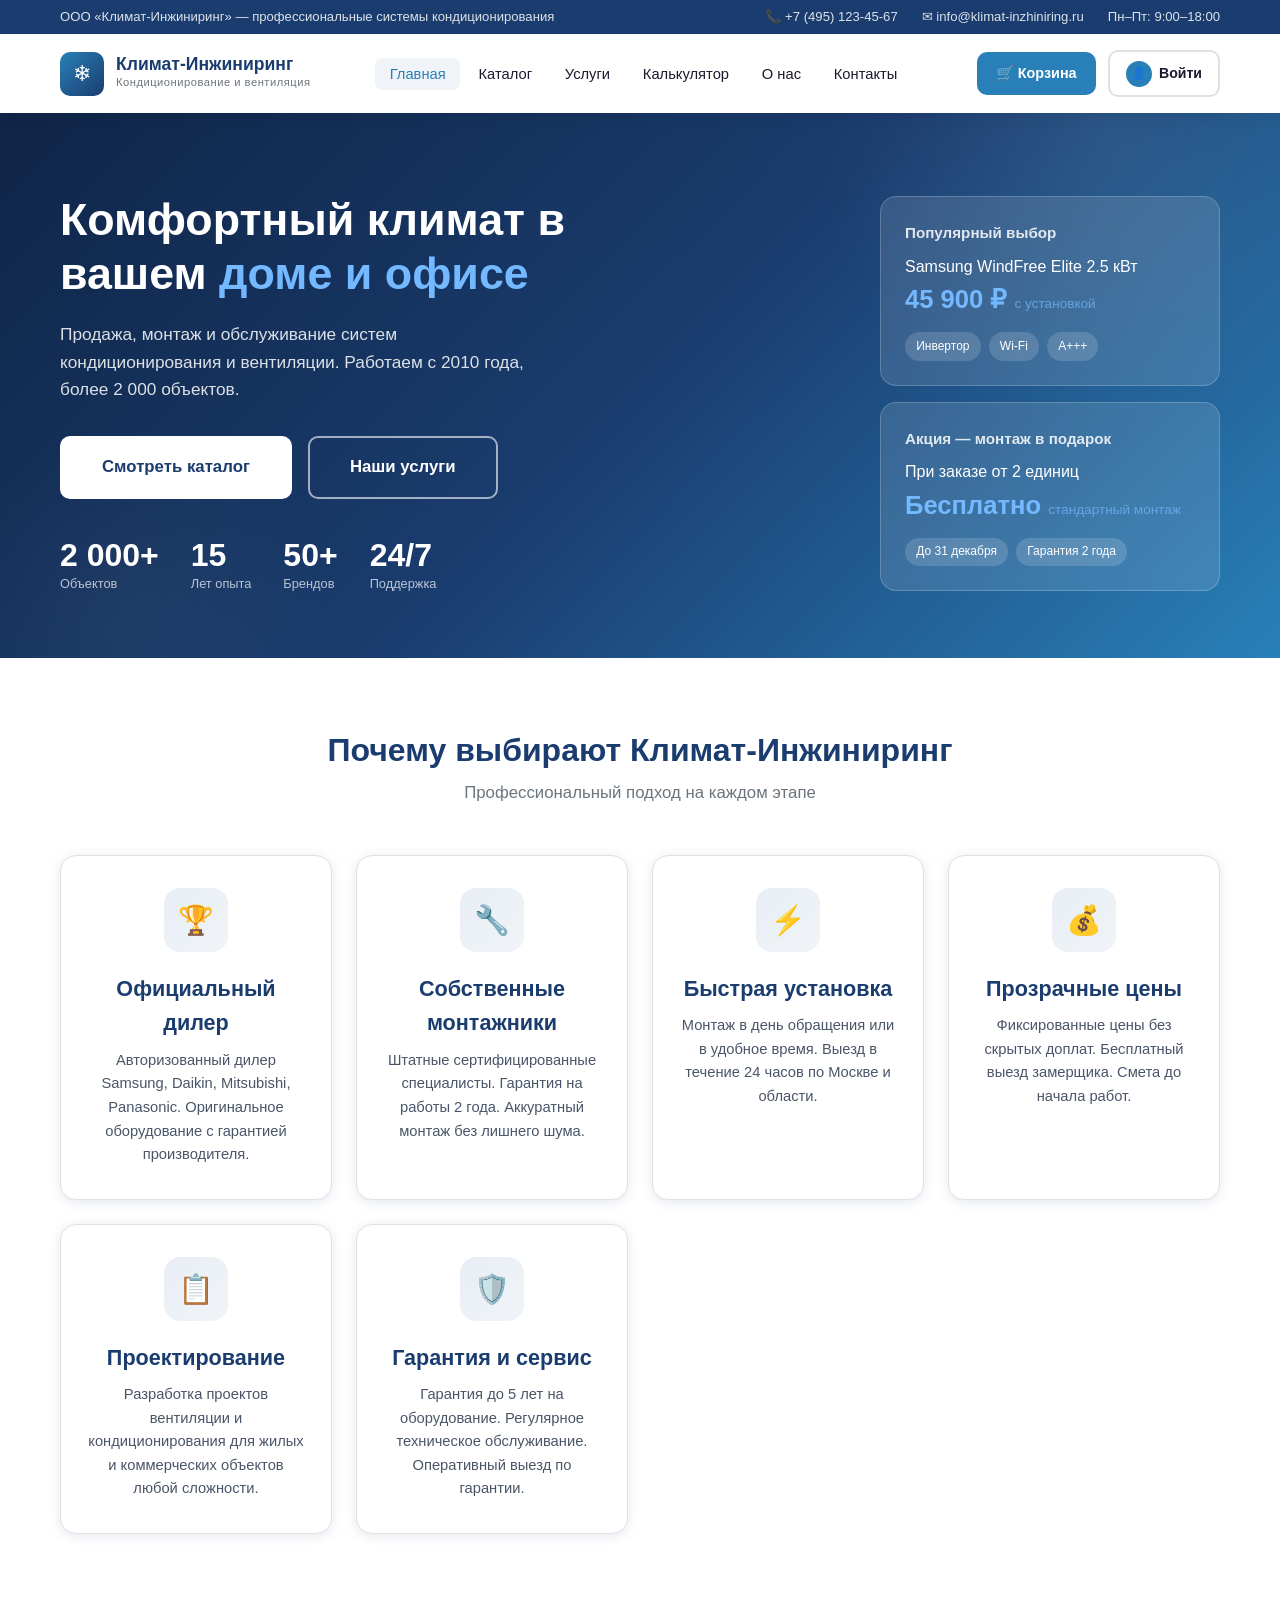
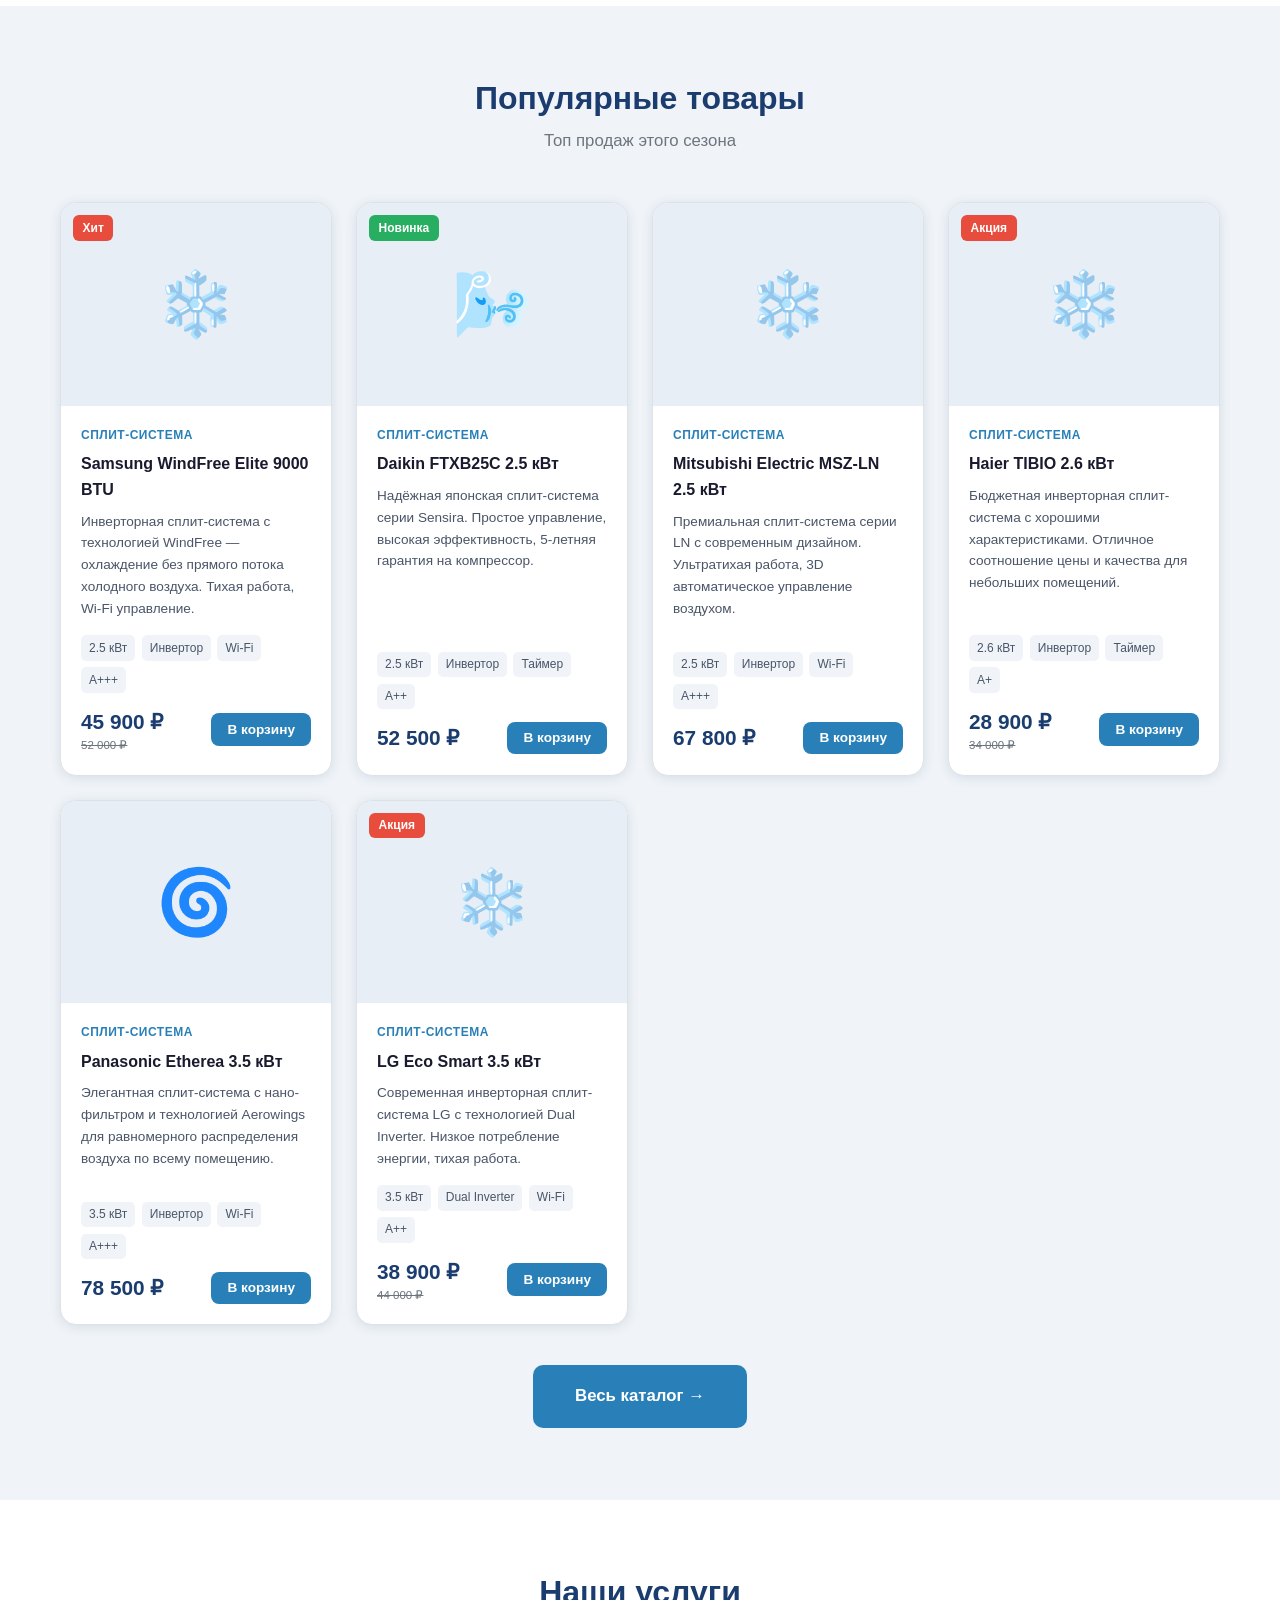
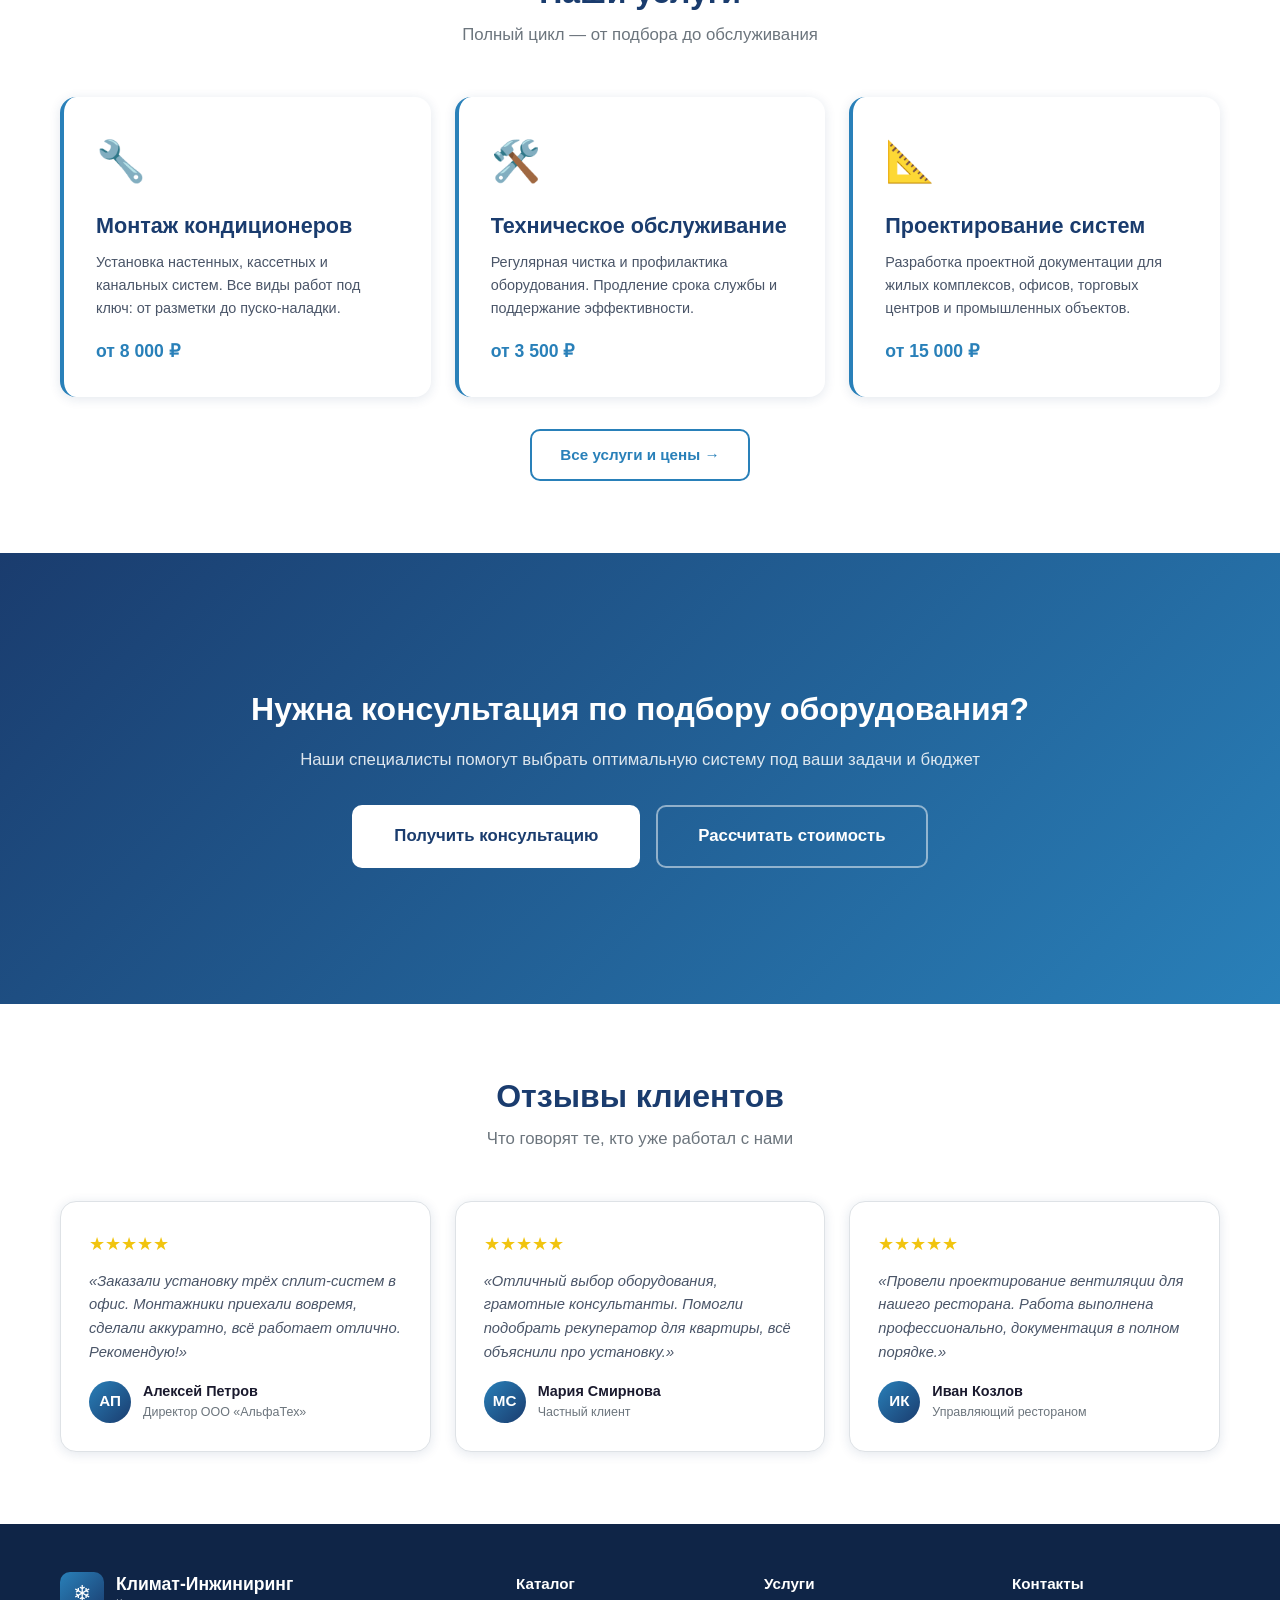
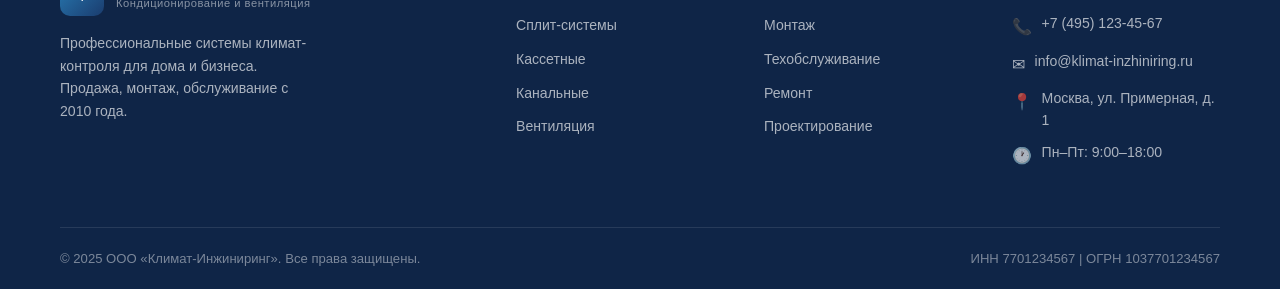
==== commit 3ac9a935: "Rename: Климат-Инарс → Климат-Инжиниринг everywhere" ====
--- a/index.html
+++ b/index.html
@@ -3,8 +3,8 @@
 <head>
   <meta charset="UTF-8">
   <meta name="viewport" content="width=device-width, initial-scale=1.0">
-  <title>Климат-Инарс — Кондиционирование и вентиляция</title>
-  <meta name="description" content="ООО Климат-Инарс — продажа и установка систем кондиционирования и вентиляции. Широкий каталог, профессиональный монтаж, гарантия.">
+  <title>Климат-Инжиниринг — Кондиционирование и вентиляция</title>
+  <meta name="description" content="ООО Климат-Инжиниринг — продажа и установка систем кондиционирования и вентиляции. Широкий каталог, профессиональный монтаж, гарантия.">
   <link rel="stylesheet" href="css/style.css">
   <link rel="stylesheet" href="css/account.css">
 </head>
@@ -14,10 +14,10 @@
 <header class="header">
   <div class="header-top">
     <div class="container">
-      <div>ООО «Климат-Инарс» — профессиональные системы кондиционирования</div>
+      <div>ООО «Климат-Инжиниринг» — профессиональные системы кондиционирования</div>
       <div class="header-top-contacts">
         <a href="tel:+74951234567">📞 +7 (495) 123-45-67</a>
-        <a href="mailto:info@klimat-inars.ru">✉ info@klimat-inars.ru</a>
+        <a href="mailto:info@klimat-inzhiniring.ru">✉ info@klimat-inzhiniring.ru</a>
         <span>Пн–Пт: 9:00–18:00</span>
       </div>
     </div>
@@ -27,7 +27,7 @@
       <a href="index.html" class="logo">
         <div class="logo-icon">❄</div>
         <div class="logo-text">
-          <span class="logo-name">Климат-Инарс</span>
+          <span class="logo-name">Климат-Инжиниринг</span>
           <span class="logo-tagline">Кондиционирование и вентиляция</span>
         </div>
       </a>
@@ -118,7 +118,7 @@
 <!-- FEATURES -->
 <section class="section">
   <div class="container">
-    <h2 class="section-title">Почему выбирают Климат-Инарс</h2>
+    <h2 class="section-title">Почему выбирают Климат-Инжиниринг</h2>
     <p class="section-sub">Профессиональный подход на каждом этапе</p>
     <div class="features-grid">
       <div class="feature-card">
@@ -264,7 +264,7 @@
           <a href="index.html" class="logo">
             <div class="logo-icon">❄</div>
             <div class="logo-text">
-              <span class="logo-name">Климат-Инарс</span>
+              <span class="logo-name">Климат-Инжиниринг</span>
               <span class="logo-tagline">Кондиционирование и вентиляция</span>
             </div>
           </a>
@@ -291,7 +291,7 @@
         <div class="footer-col">
           <h4>Контакты</h4>
           <div class="footer-contact-item"><span class="icon">📞</span><span>+7 (495) 123-45-67</span></div>
-          <div class="footer-contact-item"><span class="icon">✉</span><span>info@klimat-inars.ru</span></div>
+          <div class="footer-contact-item"><span class="icon">✉</span><span>info@klimat-inzhiniring.ru</span></div>
           <div class="footer-contact-item"><span class="icon">📍</span><span>Москва, ул. Примерная, д. 1</span></div>
           <div class="footer-contact-item"><span class="icon">🕐</span><span>Пн–Пт: 9:00–18:00</span></div>
         </div>
@@ -300,7 +300,7 @@
   </div>
   <div class="container">
     <div class="footer-bottom">
-      <span>© 2025 ООО «Климат-Инарс». Все права защищены.</span>
+      <span>© 2025 ООО «Климат-Инжиниринг». Все права защищены.</span>
       <span>ИНН 7701234567 | ОГРН 1037701234567</span>
     </div>
   </div>
